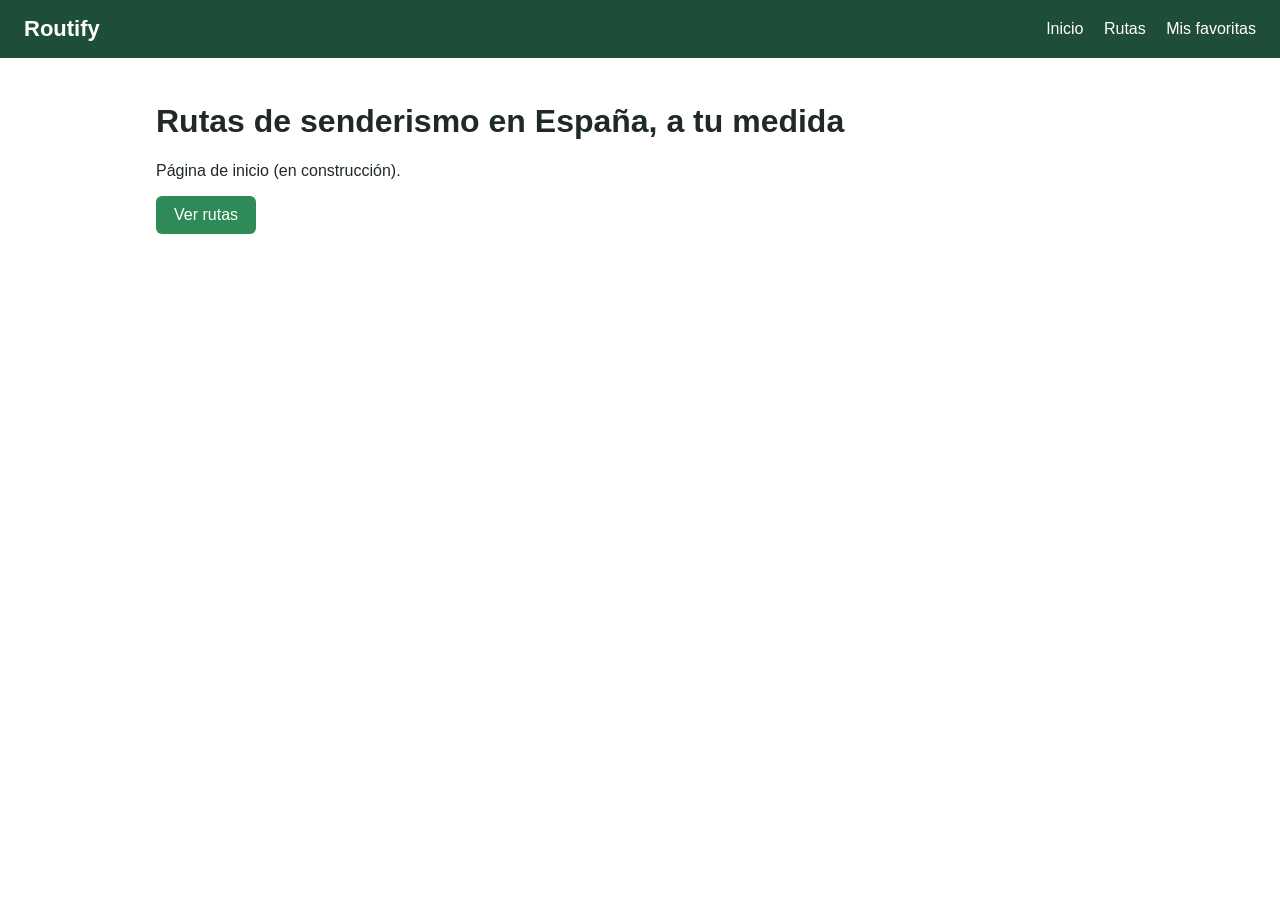
==== index.html @ 8ce9a49f "Add files via upload" ====
<!DOCTYPE html>
<html lang="es">
<head>
  <meta charset="UTF-8">
  <meta name="viewport" content="width=device-width, initial-scale=1.0">
  <title>Routify · Inicio</title>
  <link rel="stylesheet" href="css/styles.css">
</head>
<body>
  <header class="cabecera">
    <a href="index.html" class="logo">Routify</a>
    <nav>
      <a href="index.html">Inicio</a>
      <a href="rutas.html">Rutas</a>
      <a href="favoritos.html">Mis favoritas</a>
    </nav>
  </header>

  <main class="contenido">
    <h1>Rutas de senderismo en España, a tu medida</h1>
    <p>Página de inicio (en construcción).</p>
    <a href="rutas.html" class="boton">Ver rutas</a>
  </main>

  <script src="js/app.js"></script>
</body>
</html>
---- css/styles.css ----
/* Estilos generales de Routify */

* {
  box-sizing: border-box;
}

body {
  margin: 0;
  font-family: Arial, sans-serif;
  color: #1f2a24;
  background: #ffffff;
}

.cabecera {
  display: flex;
  justify-content: space-between;
  align-items: center;
  flex-wrap: wrap;
  gap: 12px;
  padding: 16px 24px;
  background: #1e4d3a;
}

.cabecera a {
  color: #ffffff;
  text-decoration: none;
}

.logo {
  font-size: 22px;
  font-weight: bold;
}

nav a {
  margin-left: 16px;
}

.contenido {
  max-width: 1000px;
  margin: 0 auto;
  padding: 24px 16px;
}

.boton {
  display: inline-block;
  padding: 10px 18px;
  background: #2e8b57;
  color: #ffffff;
  text-decoration: none;
  border-radius: 6px;
}
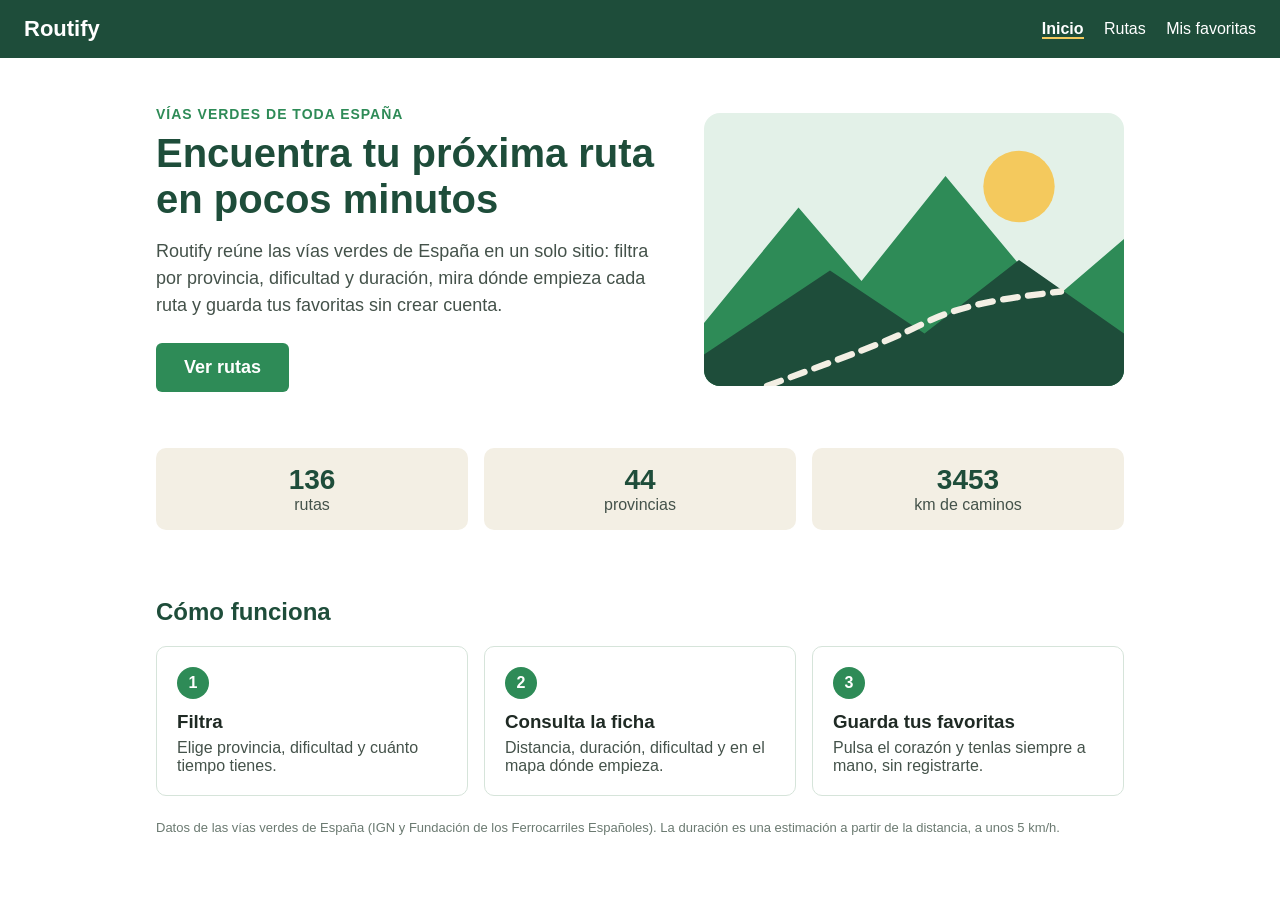
==== commit 6ed7259a: "SCRUM-8-Diseño-y-desarrollo-de-la-WebApp" ====
--- a/index.html
+++ b/index.html
@@ -4,24 +4,79 @@
   <meta charset="UTF-8">
   <meta name="viewport" content="width=device-width, initial-scale=1.0">
   <title>Routify · Inicio</title>
+  <meta name="description" content="Routify: encuentra vías verdes y rutas a pie por toda España filtrando por provincia, dificultad y duración.">
   <link rel="stylesheet" href="css/styles.css">
 </head>
 <body>
   <header class="cabecera">
     <a href="index.html" class="logo">Routify</a>
     <nav>
-      <a href="index.html">Inicio</a>
+      <a href="index.html" class="activo">Inicio</a>
       <a href="rutas.html">Rutas</a>
       <a href="favoritos.html">Mis favoritas</a>
     </nav>
   </header>
 
-  <main class="contenido">
-    <h1>Rutas de senderismo en España, a tu medida</h1>
-    <p>Página de inicio (en construcción).</p>
-    <a href="rutas.html" class="boton">Ver rutas</a>
+  <main>
+    <!-- Portada: qué es Routify + botón "Ver rutas" (historia de la página de inicio) -->
+    <section class="portada">
+      <div class="portada-texto">
+        <p class="portada-etiqueta">Vías verdes de toda España</p>
+        <h1>Encuentra tu próxima ruta en pocos minutos</h1>
+        <p class="portada-frase">
+          Routify reúne las vías verdes de España en un solo sitio:
+          filtra por provincia, dificultad y duración, mira dónde empieza cada ruta
+          y guarda tus favoritas sin crear cuenta.
+        </p>
+        <a href="rutas.html" class="boton boton-grande">Ver rutas</a>
+      </div>
+
+      <!-- Dibujo decorativo: montañas y camino -->
+      <svg class="portada-dibujo" viewBox="0 0 400 260" aria-hidden="true">
+        <circle cx="300" cy="70" r="34" fill="#f4c95d"/>
+        <path d="M0 200 L90 90 L150 160 L230 60 L330 180 L400 120 L400 260 L0 260 Z" fill="#2e8b57"/>
+        <path d="M0 230 L120 150 L210 210 L300 140 L400 210 L400 260 L0 260 Z" fill="#1e4d3a"/>
+        <path d="M60 260 C140 230 170 220 210 200 S300 175 340 170" fill="none" stroke="#f3efe4" stroke-width="6" stroke-dasharray="14 10" stroke-linecap="round"/>
+      </svg>
+    </section>
+
+    <!-- Datos rápidos: se rellenan desde data/rutas.js en js/app.js -->
+    <section class="portada-cifras contenido" aria-label="Routify en cifras">
+      <div class="cifra"><strong id="cifra-rutas">136</strong><span>rutas</span></div>
+      <div class="cifra"><strong id="cifra-provincias">—</strong><span>provincias</span></div>
+      <div class="cifra"><strong id="cifra-km">—</strong><span>km de caminos</span></div>
+    </section>
+
+    <!-- Cómo funciona -->
+    <section class="contenido">
+      <h2 class="titulo-seccion">Cómo funciona</h2>
+      <div class="pasos">
+        <article class="paso">
+          <span class="paso-numero">1</span>
+          <h3>Filtra</h3>
+          <p>Elige provincia, dificultad y cuánto tiempo tienes.</p>
+        </article>
+        <article class="paso">
+          <span class="paso-numero">2</span>
+          <h3>Consulta la ficha</h3>
+          <p>Distancia, duración, dificultad y en el mapa dónde empieza.</p>
+        </article>
+        <article class="paso">
+          <span class="paso-numero">3</span>
+          <h3>Guarda tus favoritas</h3>
+          <p>Pulsa el corazón y tenlas siempre a mano, sin registrarte.</p>
+        </article>
+      </div>
+
+      <p class="nota">
+        Datos de las vías verdes de España (IGN y Fundación de los Ferrocarriles Españoles).
+        La duración es una estimación a partir de la distancia, a unos 5 km/h.
+      </p>
+    </section>
   </main>
 
+  <!-- Datos de las rutas: tiene que ir ANTES de app.js -->
+  <script src="data/rutas.js"></script>
   <script src="js/app.js"></script>
 </body>
 </html>
--- a/css/styles.css
+++ b/css/styles.css
@@ -49,3 +49,159 @@
   text-decoration: none;
   border-radius: 6px;
 }
+
+/* Enlace del menú de la página actual */
+nav a.activo {
+  font-weight: bold;
+  border-bottom: 2px solid #f4c95d;
+}
+
+.boton:hover {
+  background: #246f45;
+}
+
+/* ===== Portada (página de inicio) ===== */
+
+.portada {
+  display: flex;
+  align-items: center;
+  gap: 32px;
+  max-width: 1000px;
+  margin: 0 auto;
+  padding: 48px 16px 32px;
+}
+
+.portada-texto {
+  flex: 1;
+}
+
+.portada-etiqueta {
+  margin: 0 0 8px;
+  color: #2e8b57;
+  font-weight: bold;
+  text-transform: uppercase;
+  letter-spacing: 1px;
+  font-size: 14px;
+}
+
+.portada h1 {
+  margin: 0 0 16px;
+  font-size: 40px;
+  line-height: 1.15;
+  color: #1e4d3a;
+}
+
+.portada-frase {
+  margin: 0 0 24px;
+  font-size: 18px;
+  line-height: 1.5;
+  color: #44524a;
+}
+
+.boton-grande {
+  padding: 14px 28px;
+  font-size: 18px;
+  font-weight: bold;
+}
+
+.portada-dibujo {
+  flex: 1;
+  width: 100%;
+  max-width: 420px;
+  border-radius: 16px;
+  background: #e3f1e8;
+}
+
+/* Cifras */
+.portada-cifras {
+  display: flex;
+  gap: 16px;
+}
+
+.cifra {
+  flex: 1;
+  padding: 16px;
+  text-align: center;
+  background: #f3efe4;
+  border-radius: 10px;
+}
+
+.cifra strong {
+  display: block;
+  font-size: 28px;
+  color: #1e4d3a;
+}
+
+.cifra span {
+  color: #44524a;
+}
+
+/* Cómo funciona */
+.titulo-seccion {
+  color: #1e4d3a;
+}
+
+.pasos {
+  display: flex;
+  gap: 16px;
+}
+
+.paso {
+  flex: 1;
+  padding: 20px;
+  border: 1px solid #d6e4da;
+  border-radius: 10px;
+}
+
+.paso h3 {
+  margin: 12px 0 6px;
+}
+
+.paso p {
+  margin: 0;
+  color: #44524a;
+}
+
+.paso-numero {
+  display: inline-block;
+  width: 32px;
+  height: 32px;
+  line-height: 32px;
+  text-align: center;
+  border-radius: 50%;
+  background: #2e8b57;
+  color: #ffffff;
+  font-weight: bold;
+}
+
+.nota {
+  margin-top: 24px;
+  font-size: 13px;
+  color: #6b7a71;
+}
+
+/* Móvil */
+@media (max-width: 700px) {
+  nav a {
+    margin-left: 0;
+    margin-right: 16px;
+  }
+
+  .portada {
+    flex-direction: column;
+    padding-top: 28px;
+    text-align: center;
+  }
+
+  .portada h1 {
+    font-size: 30px;
+  }
+
+  .portada-dibujo {
+    max-width: 320px;
+  }
+
+  .pasos {
+    flex-direction: column;
+  }
+}
